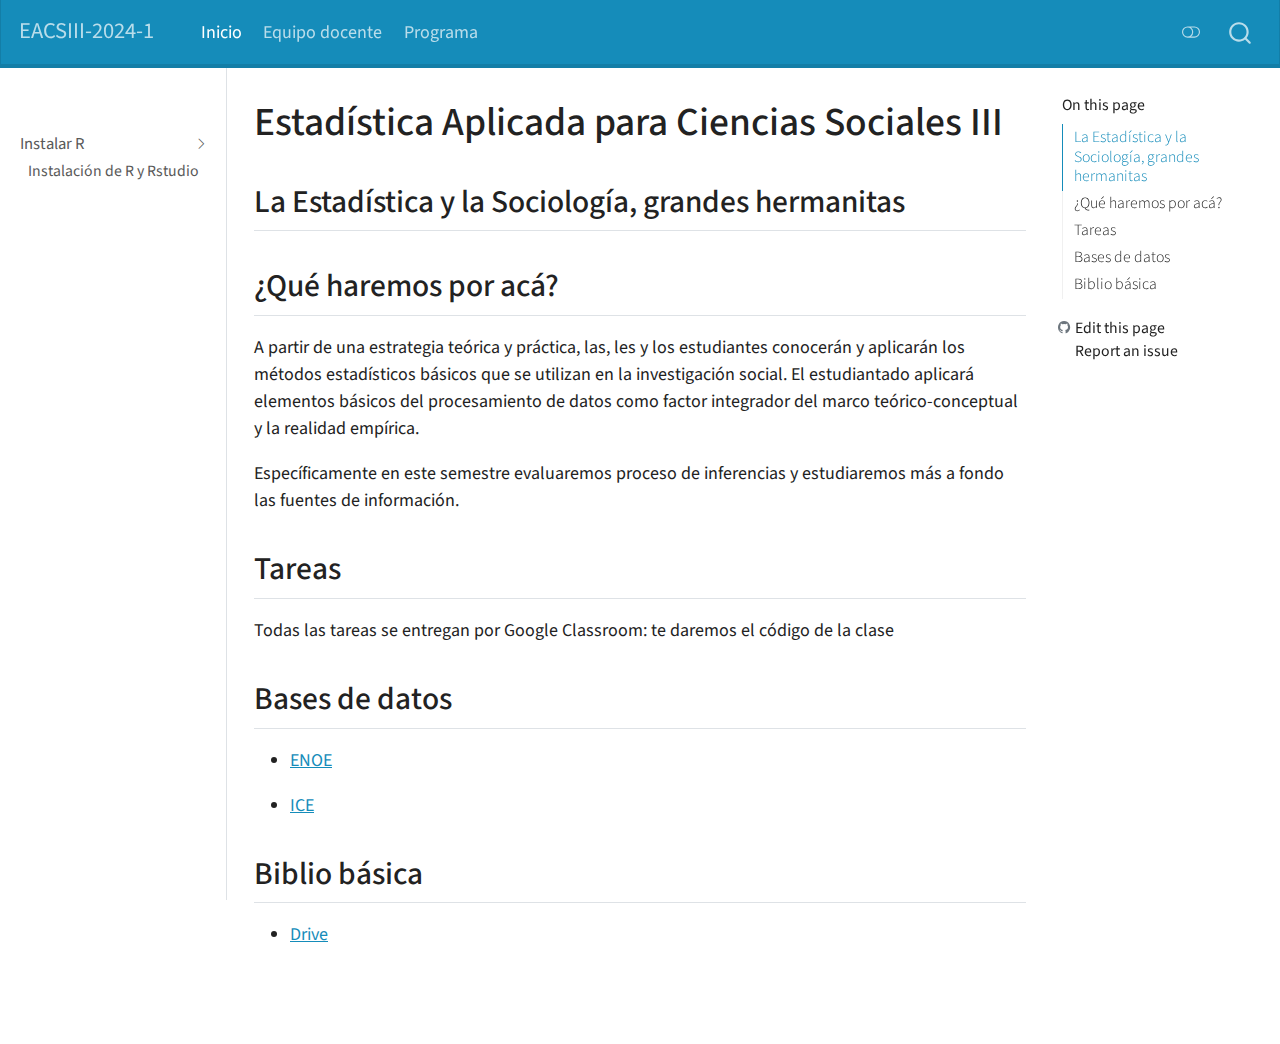
==== docs/index.html @ 9d199de4 "Initial commit" ====
<!DOCTYPE html>
<html xmlns="http://www.w3.org/1999/xhtml" lang="en" xml:lang="en"><head>

<meta charset="utf-8">
<meta name="generator" content="quarto-1.2.269">

<meta name="viewport" content="width=device-width, initial-scale=1.0, user-scalable=yes">


<title>EACSIII-2024-1 - Estadística Aplicada para Ciencias Sociales III</title>
<style>
code{white-space: pre-wrap;}
span.smallcaps{font-variant: small-caps;}
div.columns{display: flex; gap: min(4vw, 1.5em);}
div.column{flex: auto; overflow-x: auto;}
div.hanging-indent{margin-left: 1.5em; text-indent: -1.5em;}
ul.task-list{list-style: none;}
ul.task-list li input[type="checkbox"] {
  width: 0.8em;
  margin: 0 0.8em 0.2em -1.6em;
  vertical-align: middle;
}
</style>


<script src="site_libs/quarto-nav/quarto-nav.js"></script>
<script src="site_libs/quarto-nav/headroom.min.js"></script>
<script src="site_libs/clipboard/clipboard.min.js"></script>
<script src="site_libs/quarto-search/autocomplete.umd.js"></script>
<script src="site_libs/quarto-search/fuse.min.js"></script>
<script src="site_libs/quarto-search/quarto-search.js"></script>
<meta name="quarto:offset" content="./">
<script src="site_libs/quarto-html/quarto.js"></script>
<script src="site_libs/quarto-html/popper.min.js"></script>
<script src="site_libs/quarto-html/tippy.umd.min.js"></script>
<script src="site_libs/quarto-html/anchor.min.js"></script>
<link href="site_libs/quarto-html/tippy.css" rel="stylesheet">
<link href="site_libs/quarto-html/quarto-syntax-highlighting.css" rel="stylesheet" class="quarto-color-scheme" id="quarto-text-highlighting-styles">
<link href="site_libs/quarto-html/quarto-syntax-highlighting-dark.css" rel="prefetch" class="quarto-color-scheme quarto-color-alternate" id="quarto-text-highlighting-styles">
<script src="site_libs/bootstrap/bootstrap.min.js"></script>
<link href="site_libs/bootstrap/bootstrap-icons.css" rel="stylesheet">
<link href="site_libs/bootstrap/bootstrap.min.css" rel="stylesheet" class="quarto-color-scheme" id="quarto-bootstrap" data-mode="light">
<link href="site_libs/bootstrap/bootstrap-dark.min.css" rel="prefetch" class="quarto-color-scheme quarto-color-alternate" id="quarto-bootstrap" data-mode="dark">
<script id="quarto-search-options" type="application/json">{
  "location": "navbar",
  "copy-button": false,
  "collapse-after": 3,
  "panel-placement": "end",
  "type": "overlay",
  "limit": 20,
  "language": {
    "search-no-results-text": "No results",
    "search-matching-documents-text": "matching documents",
    "search-copy-link-title": "Copy link to search",
    "search-hide-matches-text": "Hide additional matches",
    "search-more-match-text": "more match in this document",
    "search-more-matches-text": "more matches in this document",
    "search-clear-button-title": "Clear",
    "search-detached-cancel-button-title": "Cancel",
    "search-submit-button-title": "Submit"
  }
}</script>


<link rel="stylesheet" href="styles.css">
</head>

<body class="nav-sidebar docked nav-fixed">

<div id="quarto-search-results"></div>
  <header id="quarto-header" class="headroom fixed-top">
    <nav class="navbar navbar-expand-lg navbar-dark ">
      <div class="navbar-container container-fluid">
      <div class="navbar-brand-container">
    <a class="navbar-brand" href="./index.html">
    <span class="navbar-title">EACSIII-2024-1</span>
    </a>
  </div>
          <button class="navbar-toggler" type="button" data-bs-toggle="collapse" data-bs-target="#navbarCollapse" aria-controls="navbarCollapse" aria-expanded="false" aria-label="Toggle navigation" onclick="if (window.quartoToggleHeadroom) { window.quartoToggleHeadroom(); }">
  <span class="navbar-toggler-icon"></span>
</button>
          <div class="collapse navbar-collapse" id="navbarCollapse">
            <ul class="navbar-nav navbar-nav-scroll me-auto">
  <li class="nav-item">
    <a class="nav-link active" href="./index.html" aria-current="page">
 <span class="menu-text">Inicio</span></a>
  </li>  
  <li class="nav-item">
    <a class="nav-link" href="./equipo.html">
 <span class="menu-text">Equipo docente</span></a>
  </li>  
  <li class="nav-item">
    <a class="nav-link" href="./about.html">
 <span class="menu-text">Programa</span></a>
  </li>  
</ul>
              <div class="quarto-toggle-container">
                  <a href="" class="quarto-color-scheme-toggle nav-link" onclick="window.quartoToggleColorScheme(); return false;" title="Toggle dark mode"><i class="bi"></i></a>
              </div>
              <div id="quarto-search" class="" title="Search"></div>
          </div> <!-- /navcollapse -->
      </div> <!-- /container-fluid -->
    </nav>
  <nav class="quarto-secondary-nav" data-bs-toggle="collapse" data-bs-target="#quarto-sidebar" aria-controls="quarto-sidebar" aria-expanded="false" aria-label="Toggle sidebar navigation" onclick="if (window.quartoToggleHeadroom) { window.quartoToggleHeadroom(); }">
    <div class="container-fluid d-flex justify-content-between">
      <h1 class="quarto-secondary-nav-title">Estadística Aplicada para Ciencias Sociales III</h1>
      <button type="button" class="quarto-btn-toggle btn" aria-label="Show secondary navigation">
        <i class="bi bi-chevron-right"></i>
      </button>
    </div>
  </nav>
</header>
<!-- content -->
<div id="quarto-content" class="quarto-container page-columns page-rows-contents page-layout-article page-navbar">
<!-- sidebar -->
  <nav id="quarto-sidebar" class="sidebar collapse sidebar-navigation docked overflow-auto">
      <div class="mt-2 flex-shrink-0 align-items-center">
        <div class="sidebar-search">
        <div id="quarto-search" class="" title="Search"></div>
        </div>
      </div>
    <div class="sidebar-menu-container"> 
    <ul class="list-unstyled mt-1">
        <li class="sidebar-item sidebar-item-section">
      <div class="sidebar-item-container"> 
            <a class="sidebar-item-text sidebar-link text-start" data-bs-toggle="collapse" data-bs-target="#quarto-sidebar-section-1" aria-expanded="true">Instalar R</a>
          <a class="sidebar-item-toggle text-start" data-bs-toggle="collapse" data-bs-target="#quarto-sidebar-section-1" aria-expanded="true">
            <i class="bi bi-chevron-right ms-2"></i>
          </a> 
      </div>
      <ul id="quarto-sidebar-section-1" class="collapse list-unstyled sidebar-section depth1 show">  
          <li class="sidebar-item">
  <div class="sidebar-item-container"> 
  <a href="./instala.html" class="sidebar-item-text sidebar-link">Instalación de R y Rstudio</a>
  </div>
</li>
      </ul>
  </li>
    </ul>
    </div>
</nav>
<!-- margin-sidebar -->
    <div id="quarto-margin-sidebar" class="sidebar margin-sidebar">
        <nav id="TOC" role="doc-toc" class="toc-active">
    <h2 id="toc-title">On this page</h2>
   
  <ul>
  <li><a href="#la-estadística-y-la-sociología-grandes-hermanitas" id="toc-la-estadística-y-la-sociología-grandes-hermanitas" class="nav-link active" data-scroll-target="#la-estadística-y-la-sociología-grandes-hermanitas">La Estadística y la Sociología, grandes hermanitas</a></li>
  <li><a href="#qué-haremos-por-acá" id="toc-qué-haremos-por-acá" class="nav-link" data-scroll-target="#qué-haremos-por-acá">¿Qué haremos por acá?</a></li>
  <li><a href="#tareas" id="toc-tareas" class="nav-link" data-scroll-target="#tareas">Tareas</a></li>
  <li><a href="#bases-de-datos" id="toc-bases-de-datos" class="nav-link" data-scroll-target="#bases-de-datos">Bases de datos</a></li>
  <li><a href="#biblio-básica" id="toc-biblio-básica" class="nav-link" data-scroll-target="#biblio-básica">Biblio básica</a></li>
  </ul>
<div class="toc-actions"><div><i class="bi bi-github"></i></div><div class="action-links"><p><a href="https://github.com/fcpys/eacsiii2024_1/edit/main/index.qmd" class="toc-action">Edit this page</a></p><p><a href="https://github.com/fcpys/eacsiii2024_1/issues/new" class="toc-action">Report an issue</a></p></div></div></nav>
    </div>
<!-- main -->
<main class="content" id="quarto-document-content">

<header id="title-block-header" class="quarto-title-block default">
<div class="quarto-title">
<h1 class="title d-none d-lg-block">Estadística Aplicada para Ciencias Sociales III</h1>
</div>



<div class="quarto-title-meta">

    
  
    
  </div>
  

</header>

<section id="la-estadística-y-la-sociología-grandes-hermanitas" class="level2">
<h2 class="anchored" data-anchor-id="la-estadística-y-la-sociología-grandes-hermanitas">La Estadística y la Sociología, grandes hermanitas</h2>
</section>
<section id="qué-haremos-por-acá" class="level2">
<h2 class="anchored" data-anchor-id="qué-haremos-por-acá">¿Qué haremos por acá?</h2>
<p>A partir de una estrategia teórica y práctica, las, les y los estudiantes conocerán y aplicarán los métodos estadísticos básicos que se utilizan en la investigación social. El estudiantado aplicará elementos básicos del procesamiento de datos como factor integrador del marco teórico-conceptual y la realidad empírica.</p>
<p>Específicamente en este semestre evaluaremos proceso de inferencias y estudiaremos más a fondo las fuentes de información.</p>
</section>
<section id="tareas" class="level2">
<h2 class="anchored" data-anchor-id="tareas">Tareas</h2>
<p>Todas las tareas se entregan por Google Classroom: te daremos el código de la clase</p>
</section>
<section id="bases-de-datos" class="level2">
<h2 class="anchored" data-anchor-id="bases-de-datos">Bases de datos</h2>
<ul>
<li><p><a href="https://www.inegi.org.mx/programas/enoe/15ymas/">ENOE</a></p></li>
<li><p><a href="https://imco.org.mx/indice-de-competitividad-estatal-2022/">ICE</a></p></li>
</ul>
</section>
<section id="biblio-básica" class="level2">
<h2 class="anchored" data-anchor-id="biblio-básica">Biblio básica</h2>
<ul>
<li><a href="https://drive.google.com/drive/folders/1RFMDnhFarWpD8rPXmXLAIsnHLT8ac3Cs?usp=share_link">Drive</a></li>
</ul>


</section>

</main> <!-- /main -->
<script id="quarto-html-after-body" type="application/javascript">
window.document.addEventListener("DOMContentLoaded", function (event) {
  const toggleBodyColorMode = (bsSheetEl) => {
    const mode = bsSheetEl.getAttribute("data-mode");
    const bodyEl = window.document.querySelector("body");
    if (mode === "dark") {
      bodyEl.classList.add("quarto-dark");
      bodyEl.classList.remove("quarto-light");
    } else {
      bodyEl.classList.add("quarto-light");
      bodyEl.classList.remove("quarto-dark");
    }
  }
  const toggleBodyColorPrimary = () => {
    const bsSheetEl = window.document.querySelector("link#quarto-bootstrap");
    if (bsSheetEl) {
      toggleBodyColorMode(bsSheetEl);
    }
  }
  toggleBodyColorPrimary();  
  const disableStylesheet = (stylesheets) => {
    for (let i=0; i < stylesheets.length; i++) {
      const stylesheet = stylesheets[i];
      stylesheet.rel = 'prefetch';
    }
  }
  const enableStylesheet = (stylesheets) => {
    for (let i=0; i < stylesheets.length; i++) {
      const stylesheet = stylesheets[i];
      stylesheet.rel = 'stylesheet';
    }
  }
  const manageTransitions = (selector, allowTransitions) => {
    const els = window.document.querySelectorAll(selector);
    for (let i=0; i < els.length; i++) {
      const el = els[i];
      if (allowTransitions) {
        el.classList.remove('notransition');
      } else {
        el.classList.add('notransition');
      }
    }
  }
  const toggleColorMode = (alternate) => {
    // Switch the stylesheets
    const alternateStylesheets = window.document.querySelectorAll('link.quarto-color-scheme.quarto-color-alternate');
    manageTransitions('#quarto-margin-sidebar .nav-link', false);
    if (alternate) {
      enableStylesheet(alternateStylesheets);
      for (const sheetNode of alternateStylesheets) {
        if (sheetNode.id === "quarto-bootstrap") {
          toggleBodyColorMode(sheetNode);
        }
      }
    } else {
      disableStylesheet(alternateStylesheets);
      toggleBodyColorPrimary();
    }
    manageTransitions('#quarto-margin-sidebar .nav-link', true);
    // Switch the toggles
    const toggles = window.document.querySelectorAll('.quarto-color-scheme-toggle');
    for (let i=0; i < toggles.length; i++) {
      const toggle = toggles[i];
      if (toggle) {
        if (alternate) {
          toggle.classList.add("alternate");     
        } else {
          toggle.classList.remove("alternate");
        }
      }
    }
    // Hack to workaround the fact that safari doesn't
    // properly recolor the scrollbar when toggling (#1455)
    if (navigator.userAgent.indexOf('Safari') > 0 && navigator.userAgent.indexOf('Chrome') == -1) {
      manageTransitions("body", false);
      window.scrollTo(0, 1);
      setTimeout(() => {
        window.scrollTo(0, 0);
        manageTransitions("body", true);
      }, 40);  
    }
  }
  const isFileUrl = () => { 
    return window.location.protocol === 'file:';
  }
  const hasAlternateSentinel = () => {  
    let styleSentinel = getColorSchemeSentinel();
    if (styleSentinel !== null) {
      return styleSentinel === "alternate";
    } else {
      return false;
    }
  }
  const setStyleSentinel = (alternate) => {
    const value = alternate ? "alternate" : "default";
    if (!isFileUrl()) {
      window.localStorage.setItem("quarto-color-scheme", value);
    } else {
      localAlternateSentinel = value;
    }
  }
  const getColorSchemeSentinel = () => {
    if (!isFileUrl()) {
      const storageValue = window.localStorage.getItem("quarto-color-scheme");
      return storageValue != null ? storageValue : localAlternateSentinel;
    } else {
      return localAlternateSentinel;
    }
  }
  let localAlternateSentinel = 'default';
  // Dark / light mode switch
  window.quartoToggleColorScheme = () => {
    // Read the current dark / light value 
    let toAlternate = !hasAlternateSentinel();
    toggleColorMode(toAlternate);
    setStyleSentinel(toAlternate);
  };
  // Ensure there is a toggle, if there isn't float one in the top right
  if (window.document.querySelector('.quarto-color-scheme-toggle') === null) {
    const a = window.document.createElement('a');
    a.classList.add('top-right');
    a.classList.add('quarto-color-scheme-toggle');
    a.href = "";
    a.onclick = function() { try { window.quartoToggleColorScheme(); } catch {} return false; };
    const i = window.document.createElement("i");
    i.classList.add('bi');
    a.appendChild(i);
    window.document.body.appendChild(a);
  }
  // Switch to dark mode if need be
  if (hasAlternateSentinel()) {
    toggleColorMode(true);
  } else {
    toggleColorMode(false);
  }
  const icon = "";
  const anchorJS = new window.AnchorJS();
  anchorJS.options = {
    placement: 'right',
    icon: icon
  };
  anchorJS.add('.anchored');
  const clipboard = new window.ClipboardJS('.code-copy-button', {
    target: function(trigger) {
      return trigger.previousElementSibling;
    }
  });
  clipboard.on('success', function(e) {
    // button target
    const button = e.trigger;
    // don't keep focus
    button.blur();
    // flash "checked"
    button.classList.add('code-copy-button-checked');
    var currentTitle = button.getAttribute("title");
    button.setAttribute("title", "Copied!");
    let tooltip;
    if (window.bootstrap) {
      button.setAttribute("data-bs-toggle", "tooltip");
      button.setAttribute("data-bs-placement", "left");
      button.setAttribute("data-bs-title", "Copied!");
      tooltip = new bootstrap.Tooltip(button, 
        { trigger: "manual", 
          customClass: "code-copy-button-tooltip",
          offset: [0, -8]});
      tooltip.show();    
    }
    setTimeout(function() {
      if (tooltip) {
        tooltip.hide();
        button.removeAttribute("data-bs-title");
        button.removeAttribute("data-bs-toggle");
        button.removeAttribute("data-bs-placement");
      }
      button.setAttribute("title", currentTitle);
      button.classList.remove('code-copy-button-checked');
    }, 1000);
    // clear code selection
    e.clearSelection();
  });
  function tippyHover(el, contentFn) {
    const config = {
      allowHTML: true,
      content: contentFn,
      maxWidth: 500,
      delay: 100,
      arrow: false,
      appendTo: function(el) {
          return el.parentElement;
      },
      interactive: true,
      interactiveBorder: 10,
      theme: 'quarto',
      placement: 'bottom-start'
    };
    window.tippy(el, config); 
  }
  const noterefs = window.document.querySelectorAll('a[role="doc-noteref"]');
  for (var i=0; i<noterefs.length; i++) {
    const ref = noterefs[i];
    tippyHover(ref, function() {
      // use id or data attribute instead here
      let href = ref.getAttribute('data-footnote-href') || ref.getAttribute('href');
      try { href = new URL(href).hash; } catch {}
      const id = href.replace(/^#\/?/, "");
      const note = window.document.getElementById(id);
      return note.innerHTML;
    });
  }
  const findCites = (el) => {
    const parentEl = el.parentElement;
    if (parentEl) {
      const cites = parentEl.dataset.cites;
      if (cites) {
        return {
          el,
          cites: cites.split(' ')
        };
      } else {
        return findCites(el.parentElement)
      }
    } else {
      return undefined;
    }
  };
  var bibliorefs = window.document.querySelectorAll('a[role="doc-biblioref"]');
  for (var i=0; i<bibliorefs.length; i++) {
    const ref = bibliorefs[i];
    const citeInfo = findCites(ref);
    if (citeInfo) {
      tippyHover(citeInfo.el, function() {
        var popup = window.document.createElement('div');
        citeInfo.cites.forEach(function(cite) {
          var citeDiv = window.document.createElement('div');
          citeDiv.classList.add('hanging-indent');
          citeDiv.classList.add('csl-entry');
          var biblioDiv = window.document.getElementById('ref-' + cite);
          if (biblioDiv) {
            citeDiv.innerHTML = biblioDiv.innerHTML;
          }
          popup.appendChild(citeDiv);
        });
        return popup.innerHTML;
      });
    }
  }
});
</script>
</div> <!-- /content -->



</body></html>
---- docs/site_libs/quarto-html/tippy.css ----
.tippy-box[data-animation=fade][data-state=hidden]{opacity:0}[data-tippy-root]{max-width:calc(100vw - 10px)}.tippy-box{position:relative;background-color:#333;color:#fff;border-radius:4px;font-size:14px;line-height:1.4;white-space:normal;outline:0;transition-property:transform,visibility,opacity}.tippy-box[data-placement^=top]>.tippy-arrow{bottom:0}.tippy-box[data-placement^=top]>.tippy-arrow:before{bottom:-7px;left:0;border-width:8px 8px 0;border-top-color:initial;transform-origin:center top}.tippy-box[data-placement^=bottom]>.tippy-arrow{top:0}.tippy-box[data-placement^=bottom]>.tippy-arrow:before{top:-7px;left:0;border-width:0 8px 8px;border-bottom-color:initial;transform-origin:center bottom}.tippy-box[data-placement^=left]>.tippy-arrow{right:0}.tippy-box[data-placement^=left]>.tippy-arrow:before{border-width:8px 0 8px 8px;border-left-color:initial;right:-7px;transform-origin:center left}.tippy-box[data-placement^=right]>.tippy-arrow{left:0}.tippy-box[data-placement^=right]>.tippy-arrow:before{left:-7px;border-width:8px 8px 8px 0;border-right-color:initial;transform-origin:center right}.tippy-box[data-inertia][data-state=visible]{transition-timing-function:cubic-bezier(.54,1.5,.38,1.11)}.tippy-arrow{width:16px;height:16px;color:#333}.tippy-arrow:before{content:"";position:absolute;border-color:transparent;border-style:solid}.tippy-content{position:relative;padding:5px 9px;z-index:1}
---- docs/site_libs/quarto-html/quarto-syntax-highlighting.css ----
/* quarto syntax highlight colors */
:root {
  --quarto-hl-ot-color: #003B4F;
  --quarto-hl-at-color: #657422;
  --quarto-hl-ss-color: #20794D;
  --quarto-hl-an-color: #5E5E5E;
  --quarto-hl-fu-color: #4758AB;
  --quarto-hl-st-color: #20794D;
  --quarto-hl-cf-color: #003B4F;
  --quarto-hl-op-color: #5E5E5E;
  --quarto-hl-er-color: #AD0000;
  --quarto-hl-bn-color: #AD0000;
  --quarto-hl-al-color: #AD0000;
  --quarto-hl-va-color: #111111;
  --quarto-hl-bu-color: inherit;
  --quarto-hl-ex-color: inherit;
  --quarto-hl-pp-color: #AD0000;
  --quarto-hl-in-color: #5E5E5E;
  --quarto-hl-vs-color: #20794D;
  --quarto-hl-wa-color: #5E5E5E;
  --quarto-hl-do-color: #5E5E5E;
  --quarto-hl-im-color: #00769E;
  --quarto-hl-ch-color: #20794D;
  --quarto-hl-dt-color: #AD0000;
  --quarto-hl-fl-color: #AD0000;
  --quarto-hl-co-color: #5E5E5E;
  --quarto-hl-cv-color: #5E5E5E;
  --quarto-hl-cn-color: #8f5902;
  --quarto-hl-sc-color: #5E5E5E;
  --quarto-hl-dv-color: #AD0000;
  --quarto-hl-kw-color: #003B4F;
}

/* other quarto variables */
:root {
  --quarto-font-monospace: SFMono-Regular, Menlo, Monaco, Consolas, "Liberation Mono", "Courier New", monospace;
}

pre > code.sourceCode > span {
  color: #003B4F;
}

code span {
  color: #003B4F;
}

code.sourceCode > span {
  color: #003B4F;
}

div.sourceCode,
div.sourceCode pre.sourceCode {
  color: #003B4F;
}

code span.ot {
  color: #003B4F;
}

code span.at {
  color: #657422;
}

code span.ss {
  color: #20794D;
}

code span.an {
  color: #5E5E5E;
}

code span.fu {
  color: #4758AB;
}

code span.st {
  color: #20794D;
}

code span.cf {
  color: #003B4F;
}

code span.op {
  color: #5E5E5E;
}

code span.er {
  color: #AD0000;
}

code span.bn {
  color: #AD0000;
}

code span.al {
  color: #AD0000;
}

code span.va {
  color: #111111;
}

code span.pp {
  color: #AD0000;
}

code span.in {
  color: #5E5E5E;
}

code span.vs {
  color: #20794D;
}

code span.wa {
  color: #5E5E5E;
  font-style: italic;
}

code span.do {
  color: #5E5E5E;
  font-style: italic;
}

code span.im {
  color: #00769E;
}

code span.ch {
  color: #20794D;
}

code span.dt {
  color: #AD0000;
}

code span.fl {
  color: #AD0000;
}

code span.co {
  color: #5E5E5E;
}

code span.cv {
  color: #5E5E5E;
  font-style: italic;
}

code span.cn {
  color: #8f5902;
}

code span.sc {
  color: #5E5E5E;
}

code span.dv {
  color: #AD0000;
}

code span.kw {
  color: #003B4F;
}

.prevent-inlining {
  content: "</";
}

/*# sourceMappingURL=debc5d5d77c3f9108843748ff7464032.css.map */
---- docs/site_libs/quarto-html/quarto-syntax-highlighting-dark.css ----
/* quarto syntax highlight colors */
:root {
  --quarto-hl-al-color: #f07178;
  --quarto-hl-an-color: #d4d0ab;
  --quarto-hl-at-color: #00e0e0;
  --quarto-hl-bn-color: #d4d0ab;
  --quarto-hl-bu-color: #abe338;
  --quarto-hl-ch-color: #abe338;
  --quarto-hl-co-color: #f8f8f2;
  --quarto-hl-cv-color: #ffd700;
  --quarto-hl-cn-color: #ffd700;
  --quarto-hl-cf-color: #ffa07a;
  --quarto-hl-dt-color: #ffa07a;
  --quarto-hl-dv-color: #d4d0ab;
  --quarto-hl-do-color: #f8f8f2;
  --quarto-hl-er-color: #f07178;
  --quarto-hl-ex-color: #00e0e0;
  --quarto-hl-fl-color: #d4d0ab;
  --quarto-hl-fu-color: #ffa07a;
  --quarto-hl-im-color: #abe338;
  --quarto-hl-in-color: #d4d0ab;
  --quarto-hl-kw-color: #ffa07a;
  --quarto-hl-op-color: #ffa07a;
  --quarto-hl-ot-color: #00e0e0;
  --quarto-hl-pp-color: #dcc6e0;
  --quarto-hl-re-color: #00e0e0;
  --quarto-hl-sc-color: #abe338;
  --quarto-hl-ss-color: #abe338;
  --quarto-hl-st-color: #abe338;
  --quarto-hl-va-color: #00e0e0;
  --quarto-hl-vs-color: #abe338;
  --quarto-hl-wa-color: #dcc6e0;
}

/* other quarto variables */
:root {
  --quarto-font-monospace: SFMono-Regular, Menlo, Monaco, Consolas, "Liberation Mono", "Courier New", monospace;
}

code span.al {
  font-weight: bold;
  color: #f07178;
}

code span.an {
  color: #d4d0ab;
}

code span.at {
  color: #00e0e0;
}

code span.bn {
  color: #d4d0ab;
}

code span.bu {
  color: #abe338;
}

code span.ch {
  color: #abe338;
}

code span.co {
  font-style: italic;
  color: #f8f8f2;
}

code span.cv {
  color: #ffd700;
}

code span.cn {
  color: #ffd700;
}

code span.cf {
  font-weight: bold;
  color: #ffa07a;
}

code span.dt {
  color: #ffa07a;
}

code span.dv {
  color: #d4d0ab;
}

code span.do {
  color: #f8f8f2;
}

code span.er {
  color: #f07178;
  text-decoration: underline;
}

code span.ex {
  font-weight: bold;
  color: #00e0e0;
}

code span.fl {
  color: #d4d0ab;
}

code span.fu {
  color: #ffa07a;
}

code span.im {
  color: #abe338;
}

code span.in {
  color: #d4d0ab;
}

code span.kw {
  font-weight: bold;
  color: #ffa07a;
}

pre > code.sourceCode > span {
  color: #f8f8f2;
}

code span {
  color: #f8f8f2;
}

code.sourceCode > span {
  color: #f8f8f2;
}

div.sourceCode,
div.sourceCode pre.sourceCode {
  color: #f8f8f2;
}

code span.op {
  color: #ffa07a;
}

code span.ot {
  color: #00e0e0;
}

code span.pp {
  color: #dcc6e0;
}

code span.re {
  color: #00e0e0;
}

code span.sc {
  color: #abe338;
}

code span.ss {
  color: #abe338;
}

code span.st {
  color: #abe338;
}

code span.va {
  color: #00e0e0;
}

code span.vs {
  color: #abe338;
}

code span.wa {
  color: #dcc6e0;
}

.prevent-inlining {
  content: "</";
}

/*# sourceMappingURL=935a306eefa94366c21e1a970dddb765.css.map */
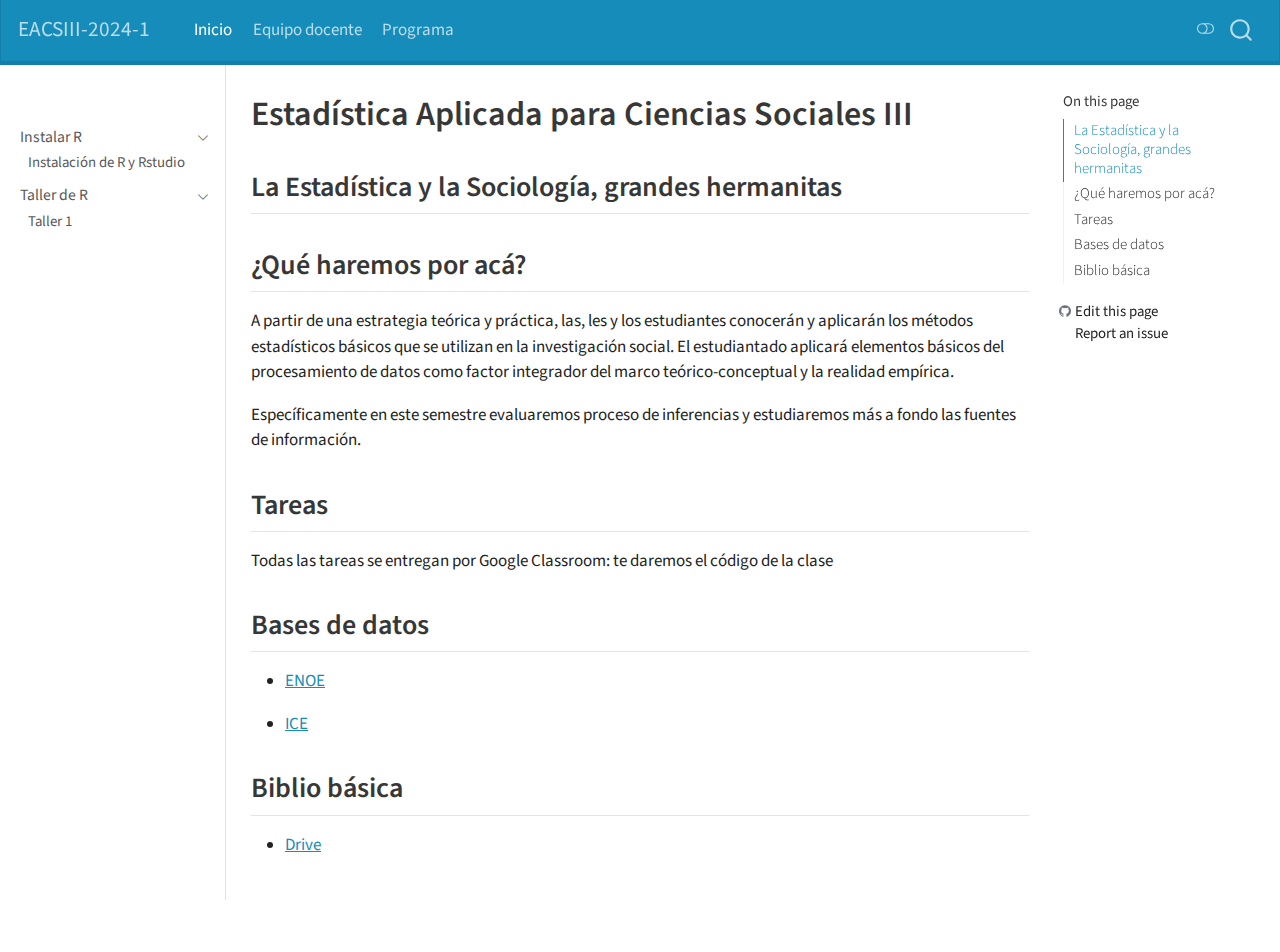
==== commit 1806b3e7: "p1" ====
--- a/docs/index.html
+++ b/docs/index.html
@@ -2,7 +2,7 @@
 <html xmlns="http://www.w3.org/1999/xhtml" lang="en" xml:lang="en"><head>
 
 <meta charset="utf-8">
-<meta name="generator" content="quarto-1.2.269">
+<meta name="generator" content="quarto-1.3.361">
 
 <meta name="viewport" content="width=device-width, initial-scale=1.0, user-scalable=yes">
 
@@ -17,7 +17,7 @@
 ul.task-list{list-style: none;}
 ul.task-list li input[type="checkbox"] {
   width: 0.8em;
-  margin: 0 0.8em 0.2em -1.6em;
+  margin: 0 0.8em 0.2em -1em; /* quarto-specific, see https://github.com/quarto-dev/quarto-cli/issues/4556 */ 
   vertical-align: middle;
 }
 </style>
@@ -57,7 +57,8 @@
     "search-more-matches-text": "more matches in this document",
     "search-clear-button-title": "Clear",
     "search-detached-cancel-button-title": "Cancel",
-    "search-submit-button-title": "Submit"
+    "search-submit-button-title": "Submit",
+    "search-label": "Search"
   }
 }</script>
 
@@ -76,36 +77,41 @@
     <span class="navbar-title">EACSIII-2024-1</span>
     </a>
   </div>
+            <div id="quarto-search" class="" title="Search"></div>
           <button class="navbar-toggler" type="button" data-bs-toggle="collapse" data-bs-target="#navbarCollapse" aria-controls="navbarCollapse" aria-expanded="false" aria-label="Toggle navigation" onclick="if (window.quartoToggleHeadroom) { window.quartoToggleHeadroom(); }">
   <span class="navbar-toggler-icon"></span>
 </button>
           <div class="collapse navbar-collapse" id="navbarCollapse">
             <ul class="navbar-nav navbar-nav-scroll me-auto">
   <li class="nav-item">
-    <a class="nav-link active" href="./index.html" aria-current="page">
+    <a class="nav-link active" href="./index.html" rel="" target="" aria-current="page">
  <span class="menu-text">Inicio</span></a>
   </li>  
   <li class="nav-item">
-    <a class="nav-link" href="./equipo.html">
+    <a class="nav-link" href="./equipo.html" rel="" target="">
  <span class="menu-text">Equipo docente</span></a>
   </li>  
   <li class="nav-item">
-    <a class="nav-link" href="./about.html">
+    <a class="nav-link" href="./about.html" rel="" target="">
  <span class="menu-text">Programa</span></a>
   </li>  
 </ul>
-              <div class="quarto-toggle-container">
-                  <a href="" class="quarto-color-scheme-toggle nav-link" onclick="window.quartoToggleColorScheme(); return false;" title="Toggle dark mode"><i class="bi"></i></a>
-              </div>
-              <div id="quarto-search" class="" title="Search"></div>
+            <div class="quarto-navbar-tools ms-auto">
+  <a href="" class="quarto-color-scheme-toggle quarto-navigation-tool  px-1" onclick="window.quartoToggleColorScheme(); return false;" title="Toggle dark mode"><i class="bi"></i></a>
+</div>
           </div> <!-- /navcollapse -->
       </div> <!-- /container-fluid -->
     </nav>
-  <nav class="quarto-secondary-nav" data-bs-toggle="collapse" data-bs-target="#quarto-sidebar" aria-controls="quarto-sidebar" aria-expanded="false" aria-label="Toggle sidebar navigation" onclick="if (window.quartoToggleHeadroom) { window.quartoToggleHeadroom(); }">
-    <div class="container-fluid d-flex justify-content-between">
-      <h1 class="quarto-secondary-nav-title">Estadística Aplicada para Ciencias Sociales III</h1>
-      <button type="button" class="quarto-btn-toggle btn" aria-label="Show secondary navigation">
-        <i class="bi bi-chevron-right"></i>
+  <nav class="quarto-secondary-nav">
+    <div class="container-fluid d-flex">
+      <button type="button" class="quarto-btn-toggle btn" data-bs-toggle="collapse" data-bs-target="#quarto-sidebar,#quarto-sidebar-glass" aria-controls="quarto-sidebar" aria-expanded="false" aria-label="Toggle sidebar navigation" onclick="if (window.quartoToggleHeadroom) { window.quartoToggleHeadroom(); }">
+        <i class="bi bi-layout-text-sidebar-reverse"></i>
+      </button>
+      <nav class="quarto-page-breadcrumbs" aria-label="breadcrumb"><ol class="breadcrumb"><li class="breadcrumb-item">Estadística Aplicada para Ciencias Sociales III</li></ol></nav>
+      <a class="flex-grow-1" role="button" data-bs-toggle="collapse" data-bs-target="#quarto-sidebar,#quarto-sidebar-glass" aria-controls="quarto-sidebar" aria-expanded="false" aria-label="Toggle sidebar navigation" onclick="if (window.quartoToggleHeadroom) { window.quartoToggleHeadroom(); }">      
+      </a>
+      <button type="button" class="btn quarto-search-button" aria-label="" onclick="window.quartoOpenSearch();">
+        <i class="bi bi-search"></i>
       </button>
     </div>
   </nav>
@@ -113,25 +119,44 @@
 <!-- content -->
 <div id="quarto-content" class="quarto-container page-columns page-rows-contents page-layout-article page-navbar">
 <!-- sidebar -->
-  <nav id="quarto-sidebar" class="sidebar collapse sidebar-navigation docked overflow-auto">
-      <div class="mt-2 flex-shrink-0 align-items-center">
+  <nav id="quarto-sidebar" class="sidebar collapse collapse-horizontal sidebar-navigation docked overflow-auto">
+        <div class="mt-2 flex-shrink-0 align-items-center">
         <div class="sidebar-search">
         <div id="quarto-search" class="" title="Search"></div>
         </div>
-      </div>
+        </div>
     <div class="sidebar-menu-container"> 
     <ul class="list-unstyled mt-1">
         <li class="sidebar-item sidebar-item-section">
       <div class="sidebar-item-container"> 
-            <a class="sidebar-item-text sidebar-link text-start" data-bs-toggle="collapse" data-bs-target="#quarto-sidebar-section-1" aria-expanded="true">Instalar R</a>
-          <a class="sidebar-item-toggle text-start" data-bs-toggle="collapse" data-bs-target="#quarto-sidebar-section-1" aria-expanded="true">
+            <a class="sidebar-item-text sidebar-link text-start" data-bs-toggle="collapse" data-bs-target="#quarto-sidebar-section-1" aria-expanded="true">
+ <span class="menu-text">Instalar R</span></a>
+          <a class="sidebar-item-toggle text-start" data-bs-toggle="collapse" data-bs-target="#quarto-sidebar-section-1" aria-expanded="true" aria-label="Toggle section">
             <i class="bi bi-chevron-right ms-2"></i>
           </a> 
       </div>
       <ul id="quarto-sidebar-section-1" class="collapse list-unstyled sidebar-section depth1 show">  
           <li class="sidebar-item">
   <div class="sidebar-item-container"> 
-  <a href="./instala.html" class="sidebar-item-text sidebar-link">Instalación de R y Rstudio</a>
+  <a href="./instala.html" class="sidebar-item-text sidebar-link">
+ <span class="menu-text">Instalación de R y Rstudio</span></a>
+  </div>
+</li>
+      </ul>
+  </li>
+        <li class="sidebar-item sidebar-item-section">
+      <div class="sidebar-item-container"> 
+            <a class="sidebar-item-text sidebar-link text-start" data-bs-toggle="collapse" data-bs-target="#quarto-sidebar-section-2" aria-expanded="true">
+ <span class="menu-text">Taller de R</span></a>
+          <a class="sidebar-item-toggle text-start" data-bs-toggle="collapse" data-bs-target="#quarto-sidebar-section-2" aria-expanded="true" aria-label="Toggle section">
+            <i class="bi bi-chevron-right ms-2"></i>
+          </a> 
+      </div>
+      <ul id="quarto-sidebar-section-2" class="collapse list-unstyled sidebar-section depth1 show">  
+          <li class="sidebar-item">
+  <div class="sidebar-item-container"> 
+  <a href="./P1.html" class="sidebar-item-text sidebar-link">
+ <span class="menu-text">Taller 1</span></a>
   </div>
 </li>
       </ul>
@@ -139,6 +164,7 @@
     </ul>
     </div>
 </nav>
+<div id="quarto-sidebar-glass" data-bs-toggle="collapse" data-bs-target="#quarto-sidebar,#quarto-sidebar-glass"></div>
 <!-- margin-sidebar -->
     <div id="quarto-margin-sidebar" class="sidebar margin-sidebar">
         <nav id="TOC" role="doc-toc" class="toc-active">
@@ -158,7 +184,7 @@
 
 <header id="title-block-header" class="quarto-title-block default">
 <div class="quarto-title">
-<h1 class="title d-none d-lg-block">Estadística Aplicada para Ciencias Sociales III</h1>
+<h1 class="title">Estadística Aplicada para Ciencias Sociales III</h1>
 </div>
 
 
@@ -344,9 +370,23 @@
     icon: icon
   };
   anchorJS.add('.anchored');
+  const isCodeAnnotation = (el) => {
+    for (const clz of el.classList) {
+      if (clz.startsWith('code-annotation-')) {                     
+        return true;
+      }
+    }
+    return false;
+  }
   const clipboard = new window.ClipboardJS('.code-copy-button', {
-    target: function(trigger) {
-      return trigger.previousElementSibling;
+    text: function(trigger) {
+      const codeEl = trigger.previousElementSibling.cloneNode(true);
+      for (const childEl of codeEl.children) {
+        if (isCodeAnnotation(childEl)) {
+          childEl.remove();
+        }
+      }
+      return codeEl.innerText;
     }
   });
   clipboard.on('success', function(e) {
@@ -411,6 +451,92 @@
       return note.innerHTML;
     });
   }
+      let selectedAnnoteEl;
+      const selectorForAnnotation = ( cell, annotation) => {
+        let cellAttr = 'data-code-cell="' + cell + '"';
+        let lineAttr = 'data-code-annotation="' +  annotation + '"';
+        const selector = 'span[' + cellAttr + '][' + lineAttr + ']';
+        return selector;
+      }
+      const selectCodeLines = (annoteEl) => {
+        const doc = window.document;
+        const targetCell = annoteEl.getAttribute("data-target-cell");
+        const targetAnnotation = annoteEl.getAttribute("data-target-annotation");
+        const annoteSpan = window.document.querySelector(selectorForAnnotation(targetCell, targetAnnotation));
+        const lines = annoteSpan.getAttribute("data-code-lines").split(",");
+        const lineIds = lines.map((line) => {
+          return targetCell + "-" + line;
+        })
+        let top = null;
+        let height = null;
+        let parent = null;
+        if (lineIds.length > 0) {
+            //compute the position of the single el (top and bottom and make a div)
+            const el = window.document.getElementById(lineIds[0]);
+            top = el.offsetTop;
+            height = el.offsetHeight;
+            parent = el.parentElement.parentElement;
+          if (lineIds.length > 1) {
+            const lastEl = window.document.getElementById(lineIds[lineIds.length - 1]);
+            const bottom = lastEl.offsetTop + lastEl.offsetHeight;
+            height = bottom - top;
+          }
+          if (top !== null && height !== null && parent !== null) {
+            // cook up a div (if necessary) and position it 
+            let div = window.document.getElementById("code-annotation-line-highlight");
+            if (div === null) {
+              div = window.document.createElement("div");
+              div.setAttribute("id", "code-annotation-line-highlight");
+              div.style.position = 'absolute';
+              parent.appendChild(div);
+            }
+            div.style.top = top - 2 + "px";
+            div.style.height = height + 4 + "px";
+            let gutterDiv = window.document.getElementById("code-annotation-line-highlight-gutter");
+            if (gutterDiv === null) {
+              gutterDiv = window.document.createElement("div");
+              gutterDiv.setAttribute("id", "code-annotation-line-highlight-gutter");
+              gutterDiv.style.position = 'absolute';
+              const codeCell = window.document.getElementById(targetCell);
+              const gutter = codeCell.querySelector('.code-annotation-gutter');
+              gutter.appendChild(gutterDiv);
+            }
+            gutterDiv.style.top = top - 2 + "px";
+            gutterDiv.style.height = height + 4 + "px";
+          }
+          selectedAnnoteEl = annoteEl;
+        }
+      };
+      const unselectCodeLines = () => {
+        const elementsIds = ["code-annotation-line-highlight", "code-annotation-line-highlight-gutter"];
+        elementsIds.forEach((elId) => {
+          const div = window.document.getElementById(elId);
+          if (div) {
+            div.remove();
+          }
+        });
+        selectedAnnoteEl = undefined;
+      };
+      // Attach click handler to the DT
+      const annoteDls = window.document.querySelectorAll('dt[data-target-cell]');
+      for (const annoteDlNode of annoteDls) {
+        annoteDlNode.addEventListener('click', (event) => {
+          const clickedEl = event.target;
+          if (clickedEl !== selectedAnnoteEl) {
+            unselectCodeLines();
+            const activeEl = window.document.querySelector('dt[data-target-cell].code-annotation-active');
+            if (activeEl) {
+              activeEl.classList.remove('code-annotation-active');
+            }
+            selectCodeLines(clickedEl);
+            clickedEl.classList.add('code-annotation-active');
+          } else {
+            // Unselect the line
+            unselectCodeLines();
+            clickedEl.classList.remove('code-annotation-active');
+          }
+        });
+      }
   const findCites = (el) => {
     const parentEl = el.parentElement;
     if (parentEl) {
--- a/docs/site_libs/quarto-html/quarto-syntax-highlighting.css
+++ b/docs/site_libs/quarto-html/quarto-syntax-highlighting.css
@@ -55,62 +55,85 @@
 
 code span.ot {
   color: #003B4F;
+  font-style: inherit;
 }
 
 code span.at {
   color: #657422;
+  font-style: inherit;
 }
 
 code span.ss {
   color: #20794D;
+  font-style: inherit;
 }
 
 code span.an {
   color: #5E5E5E;
+  font-style: inherit;
 }
 
 code span.fu {
   color: #4758AB;
+  font-style: inherit;
 }
 
 code span.st {
   color: #20794D;
+  font-style: inherit;
 }
 
 code span.cf {
   color: #003B4F;
+  font-style: inherit;
 }
 
 code span.op {
   color: #5E5E5E;
+  font-style: inherit;
 }
 
 code span.er {
   color: #AD0000;
+  font-style: inherit;
 }
 
 code span.bn {
   color: #AD0000;
+  font-style: inherit;
 }
 
 code span.al {
   color: #AD0000;
+  font-style: inherit;
 }
 
 code span.va {
   color: #111111;
+  font-style: inherit;
+}
+
+code span.bu {
+  font-style: inherit;
+}
+
+code span.ex {
+  font-style: inherit;
 }
 
 code span.pp {
   color: #AD0000;
+  font-style: inherit;
 }
 
 code span.in {
   color: #5E5E5E;
+  font-style: inherit;
 }
 
 code span.vs {
   color: #20794D;
+  font-style: inherit;
 }
 
 code span.wa {
@@ -125,22 +148,27 @@
 
 code span.im {
   color: #00769E;
+  font-style: inherit;
 }
 
 code span.ch {
   color: #20794D;
+  font-style: inherit;
 }
 
 code span.dt {
   color: #AD0000;
+  font-style: inherit;
 }
 
 code span.fl {
   color: #AD0000;
+  font-style: inherit;
 }
 
 code span.co {
   color: #5E5E5E;
+  font-style: inherit;
 }
 
 code span.cv {
@@ -150,18 +178,22 @@
 
 code span.cn {
   color: #8f5902;
+  font-style: inherit;
 }
 
 code span.sc {
   color: #5E5E5E;
+  font-style: inherit;
 }
 
 code span.dv {
   color: #AD0000;
+  font-style: inherit;
 }
 
 code span.kw {
   color: #003B4F;
+  font-style: inherit;
 }
 
 .prevent-inlining {
--- a/docs/site_libs/quarto-html/quarto-syntax-highlighting-dark.css
+++ b/docs/site_libs/quarto-html/quarto-syntax-highlighting-dark.css
@@ -38,6 +38,7 @@
 }
 
 code span.al {
+  background-color: #2a0f15;
   font-weight: bold;
   color: #f07178;
 }
@@ -153,6 +154,7 @@
 }
 
 code span.re {
+  background-color: #f8f8f2;
   color: #00e0e0;
 }
 
